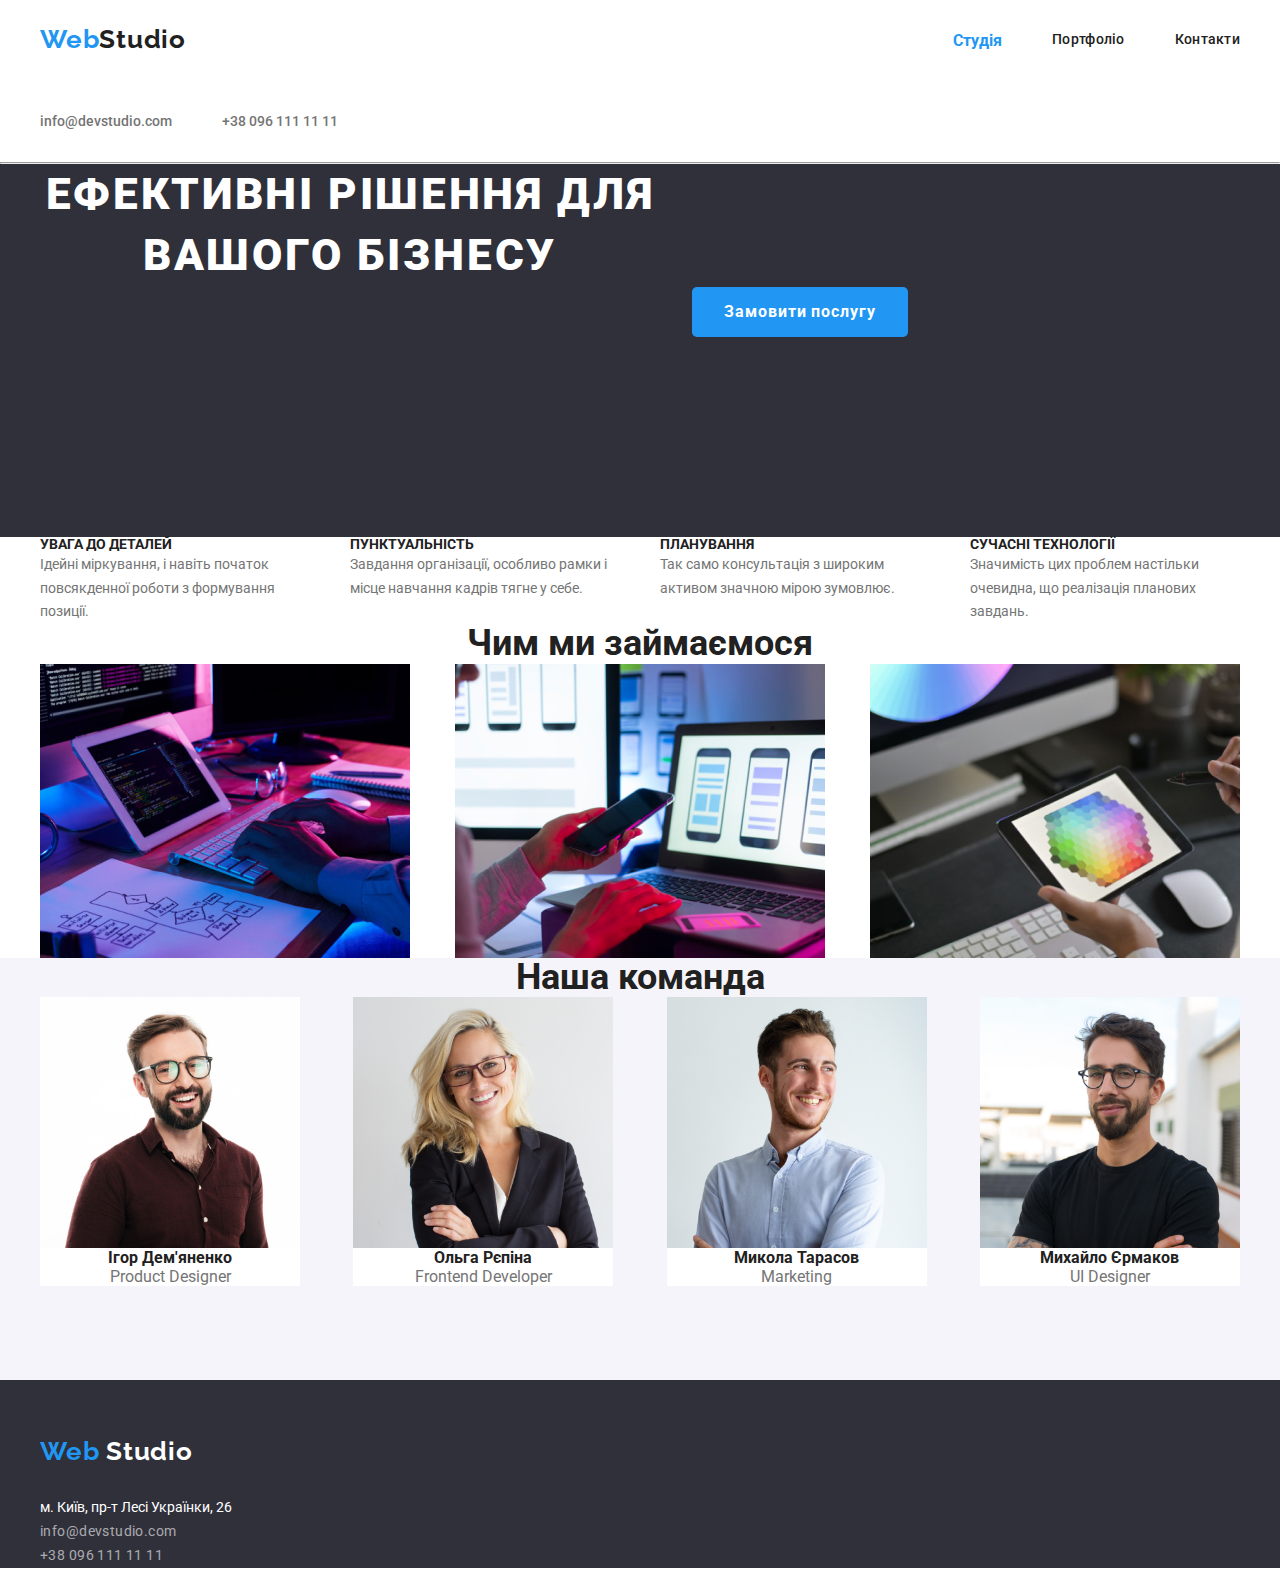
==== index.html @ 2f4b13bf "зміни" ====
<!DOCTYPE html>
<html lang="en">
  <head>
    <meta charset="UTF-8" />
    <meta http-equiv="X-UA-Compatible" content="IE=edge" />
    <meta name="viewport" content="width=device-width, initial-scale=1.0" />
    <link
      rel="stylesheet"
      href="https://cdn.jsdelivr.net/npm/modern-normalize@1.1.0/modern-normalize.min.css"
    />
    <link href="css/styles.css" rel="stylesheet" />
    <link href="https://fonts.googleapis.com" rel="preconnect" />
    <link href="https://fonts.gstatic.com" rel="preconnect" crossorigin />
    <link
      href="https://fonts.googleapis.com/css2?family=Raleway:wght@700&family=Roboto:wght@400;500;700;900&display=swap"
      rel="stylesheet"
    />
    <title>studio</title>
  </head>

  <body>
    <!--Шапка навігації-->
    <div class="container"></div>
    <header>
      <div class="container">
        <nav class="main-nav">
          <a class="logo" href="./">
            <span class="logo-text">Web</span>Studio</a
          >
          <ul class="head-list">
            <li class="nav-items">
              <a href="" class="link-site-active">Студія</a>
            </li>
            <li class="nav-items">
              <a href="./potfolio.html" class="link-site">Портфоліо</a>
            </li>
            <li class="nav-items"><a href="" class="link-site">Контакти</a></li>
          </ul>
        </nav>

        <ul class="tell-list">
          <li class="nav-items">
            <a href="mailto:info@devstudio.com" class="link-contact"
              >info@devstudio.com</a
            >
          </li>
          <li class="nav-items">
            <a href="tell:+380961111111" class="link-contact"
              >+38 096 111 11 11</a
            >
          </li>
        </ul>
      </div>
      <hr />
    </header>

    <!--Головний блок-->
    <main>
      <div class="main-container">
        <section class="main-section">
          <h1 class="main-title">Ефективні рішення для вашого бізнесу</h1>
          <button class="button-main" type="button">Замовити послугу</button>
        </section>
      </div>
      <!--Переваги-->
      <div class="container">
        <section>
          <ul class="advantage-list">
            <li class="advantage-items">
              <h3 class="advantage">УВАГА ДО ДЕТАЛЕЙ</h3>
              <p class="advantage-text">
                Ідейні міркування, і навіть початок повсякденної роботи з
                формування позиції.
              </p>
            </li>
            <li class="advantage-items">
              <h3 class="advantage">ПУНКТУАЛЬНІСТЬ</h3>
              <p class="advantage-text">
                Завдання організації, особливо рамки і місце навчання кадрів
                тягне у себе.
              </p>
            </li>
            <li class="advantage-items">
              <h3 class="advantage">ПЛАНУВАННЯ</h3>
              <p class="advantage-text">
                Так само консультація з широким активом значною мірою зумовлює.
              </p>
            </li>
            <li class="advantage-items">
              <h3 class="advantage">СУЧАСНІ ТЕХНОЛОГІЇ</h3>
              <p class="advantage-text">
                Значимість цих проблем настільки очевидна, що реалізація
                планових завдань.
              </p>
            </li>
          </ul>
        </section>
      </div>

      <!--Чим ми займаємося-->
      <div class="container">
        <section class="work-section">
          <h2 class="work-title">Чим ми займаємося</h2>
          <ul class="work-list">
            <li class="work-items">
              <img
                src="imeges/img.jpg"
                alt="Руки печатают на клавіатурі"
                width="370"
              />
            </li>
            <li class="work-items">
              <img
                src="imeges/img(1).jpg"
                alt="Руки печатают на планшету"
                width="370"
              />
            </li>
            <li class="work-items">
              <img
                src="imeges/img(2).jpg"
                alt="Руки печатают на планшеті"
                width="370"
              />
            </li>
          </ul>
        </section>
      </div>

      <!--Наша команда-->

      <section class="team-section">
        <div class="container">
          <h2 class="team-title">Наша команда</h2>
          <ul class="team-list">
            <li class="work-card">
              <div class="work-container">
                <img
                  src="imeges/img(3).jpg"
                  alt="Ігор Дем'яненко"
                  width="260"
                />
                <h3 class="name">Ігор Дем'яненко</h3>
                <p class="name-work">Product Designer</p>
              </div>
            </li>
            <li class="work-card">
              <div class="work-container">
                <img src="imeges/img(4).jpg" alt="Ольга Рєпіна" width="260" />
                <h3 class="name">Ольга Рєпіна</h3>
                <p class="name-work">Frontend Developer</p>
              </div>
            </li>
            <li class="work-card">
              <div class="work-container">
                <img src="imeges/img(5).jpg" alt="Микола Тарасов" width="260" />
                <h3 class="name">Микола Тарасов</h3>
                <p class="name-work">Marketing</p>
              </div>
            </li>
            <li class="work-card">
              <div class="work-container">
                <img
                  src="imeges/img(6).jpg"
                  alt="Михайло Єрмаков"
                  width="260"
                />
                <h3 class="name">Михайло Єрмаков</h3>
                <p class="name-work">UI Designer</p>
              </div>
            </li>
          </ul>
        </div>
      </section>
    </main>
    <!--Футер-->
    <footer>
      <div class="container">
        <a href="./" class="logo-footer"
          ><span class="logo-text">Web</span> Studio</a
        >
        <address class="adress-footer">
          <a href="#" class="adress-title">м. Київ, пр-т Лесі Українки, 26</a>
          <ul class="footer-adress-list">
            <li>
              <a href="mailto:info@devstudio.com" class="foter-link-contact"
                >info@devstudio.com</a
              >
            </li>
            <li>
              <a href="tell:+380961111111" class="foter-link-contact"
                >+38 096 111 11 11</a
              >
            </li>
          </ul>
        </address>
      </div>
    </footer>
  </body>
</html>
---- css/styles.css ----
:root{
    --primary-text-colour:#757575;
    --secondary-text-colour: #212121;
    --button-background-colour:#2196F3 ;
    --secondary-button-colour: #FFFFFF;

}

body {
    background-color: white;
    font-family: 'Roboto', sans-serif;
    color:var(--primary-text-colour);
    font-style: normal
}


ul{
list-style: none;
}

a{
    text-decoration: none;
}

.head-list,
.advantage-list,
.work-list,
.team-list,
.tell-list,
.footer-adress-list,
.portfolio-nav,
.portfolio-example{
    padding: 0;
    margin: 0;
}

h1,
h2,
h3,
h4,
h5,
p,
ul{
    margin-top: 0;
    margin-bottom: 0;
}

button{
    margin-top: 0;
    margin-bottom: 0;
}

img{
    display: block;
}

/*Хедер*/

hr{
    color: #ECECEC;
    margin: 0;
}

.container{
    margin-left: auto;
    margin-right: auto;
    outline: 2px solid transparent;
    width: 1230px;
    padding-left: 15px;
    padding-right: 15px;

}

.main-nav{
    display: flex;
    
}

.head-list,
.tell-list{
    display: flex;
    margin-left: auto;
}

.link-site,
.link-site-active,
.link-contact{
    display: block;
    padding-top: 32px;
    padding-bottom: 32px;
}

.nav-items:not(:last-child){
    margin-right: 50px;
}

.logo-text{
    color:var(--button-background-colour) ;
}

.logo{
    padding-top: 24px;
    padding-bottom: 24px;
    color: var(--secondary-text-colour);
    font-family: Raleway, sans-serif;
    font-style: normal;
    font-weight: 700;
    font-size: 26px;
    line-height: 1.2;
    letter-spacing: 0.03em;

}
.logo:hover,
.logo:focus{
    cursor: pointer;
    color: var(--button-background-colour);
}

.link-site{
    font-weight: 500;
    letter-spacing: 0.02em;
    color: var(--secondary-text-colour);
    font-weight: 500;
    font-size: 14px;
    line-height: 1.1;
    letter-spacing: 0.02em;
}



nav a.link-site-active {
    font-weight: bold;
    color: var(--button-background-colour);
}

.link-site:hover,
.link-site:focus{
    color: var(--button-background-colour);
}

.link-contact{
    font-size: 14px;
    line-height: 1.1;
    font-weight: 500;
    color: var(--primary-text-colour);
}

.link-contact:hover,
.link-contact:focus{
    
    color: var(--button-background-colour);
}

/*Головний блок*/
.main-container{
    width: 1600px;
    margin-left: auto;
    margin-right: auto;
    
}

.main-section{
    background-color: #2F303A;
    text-align: center;
    justify-content: center;
    width: 1600px;
}


.main-title{
    max-width: 700px;
    font-family: 'Roboto';
    
    font-weight: 900;
    font-size: 44px;
    line-height: 1.4;
    letter-spacing: 0.06em;
    text-align: center;
    text-transform: uppercase;
    color: var(--secondary-button-colour);
}

.button-portfolio{
    font-family: inherit;
    background-color: var(--button-colour);
    cursor:pointer;
    border-radius: 5px;
}

.button-main{
    padding-left: 32px;
    padding-right: 32px;
    padding-top: 10px;
    padding-bottom: 10px;

    font-family: 'Roboto';
    margin-bottom: 200px;
    font-weight: 700;
    font-size: 16px;
    line-height: 1.9;
    align-items: center;
    text-align: center;
    border: none;
    letter-spacing: 0.06em;
    background-color: var(--button-background-colour);
    cursor: pointer;
    border-radius: 5px ;
    color:var(--secondary-button-colour);
}

/*Переваги*/

.advantage{
    
    color: var(--secondary-text-colour);
    font-weight: 700;
    font-size: 14px;
    line-height: 1.1;
    text-transform: uppercase;
    
}

.advantage-text{
    width: 270px;
    font-size: 14px;
    line-height: 1.7;
    color: var(--primary-text-colour);
}

.advantage-items{
    width: 270px;
}

.advantage-list{
    display: flex;
    justify-content:space-between ;
}



/*Чим ми займаємося*/


.work-title{
    text-align: center;
    
    font-weight: 700;
    font-size: 36px;
    line-height: 1.1;
    color: var(--secondary-text-colour);
}

.work-list{
    display: flex;
    justify-content: space-between;
}


/*Наша команда*/



.work-container{
    background-color:#FFFFFF;
    margin-bottom: 94px;
    
}

.team-section{
    background-color: #F5F4FA;
    text-align: center;
    
}

.team-title{
   
    font-weight: 700;
    font-size: 36px;
    line-height: 1.1;
    color: var(--secondary-text-colour);
}
.name{
   
    font-size: 16px;
    line-height: 1.2;
    color: var(--secondary-text-colour);
}
.name-work{
    
    font-size: 16px;
    line-height: 1.2;
    color: var(--primary-text-colour);
}

.team-list{
    display: flex;
    justify-content: space-between;
}

/*Футер*/

.logo-footer{
    margin-bottom: 9px;
    display: block;
    padding-top: 56px;
    padding-bottom: 20px;
    font-family: Raleway, sans-serif;
    color: var(--secondary-button-colour);
    font-weight: 700;
    font-size: 26px;
    line-height: 1.2;
    letter-spacing: 0.03em;
}

.adress-footer{
    margin-bottom: 9px;
}

footer{
    background-color: #2F303A;
}

.adress-title{
    font-style: normal;
    font-family: Roboto;
    font-size: 14px;
    line-height:1.7;
    color: var(--secondary-button-colour);

}
.adress-title:hover,
.adress-title:focus{
    color: var(--button-background-colour);
}

.logo-footer:hover,
.logo-footer:focus{
    cursor: pointer;
    color: var(--button-background-colour);
}

.foter-link-contact{
    font-style: normal;
    font-size: 14px;
    line-height: 1.7;
    letter-spacing: 0.03em;
    color: rgba(255, 255, 255, 0.6);
}

.foter-link-contact:hover,
.foter-link-contact:focus{
    color: #2196F3;
}


/* Портфоліо*/
.portfolio-main{
    background-color: #FFFFFF;
}

.portfolio-nav{
    display: flex;
    justify-content: center;
}


.portfolio-list:not(:last-child){
    margin-right: 8px;
}

.button-portfolio{
    padding-left: 22px;
    padding-right: 22px;
    padding-top: 6px;
    padding-bottom: 6px;
    border: none;
    background-color: #F5F4FA;
    font-family: inherit;
    font-weight: 500;
    font-size: 16px;
    line-height: 1.6;
    text-align: center;
    letter-spacing: 0.03em;
}

.button-portfolio:hover{
    background-color: var(--button-background-colour);
    color: var(--secondary-button-colour);  
}

.button-portfolio:focus{
    background-color: var(--button-background-colour);
    color: var(--secondary-button-colour);
}



.projekt-portfolio{
   
    font-size: 18px;
    line-height: 2;
    letter-spacing: 0.06em;
    color: var(--secondary-text-colour);
}

.projekt-type{
   
    font-size: 16px;
    line-height: 1.9;
    letter-spacing: 0.03em;
    color: var(--primary-text-colour);
}


/*пробы*/


.portfolio-example{
   
    display: flex;
    flex-wrap: wrap;
}


.portfolio-card{
   
    background-color: #FFFFFF;
}

.portfolio-card:nth-child(3n){
    margin-right: 0;
}
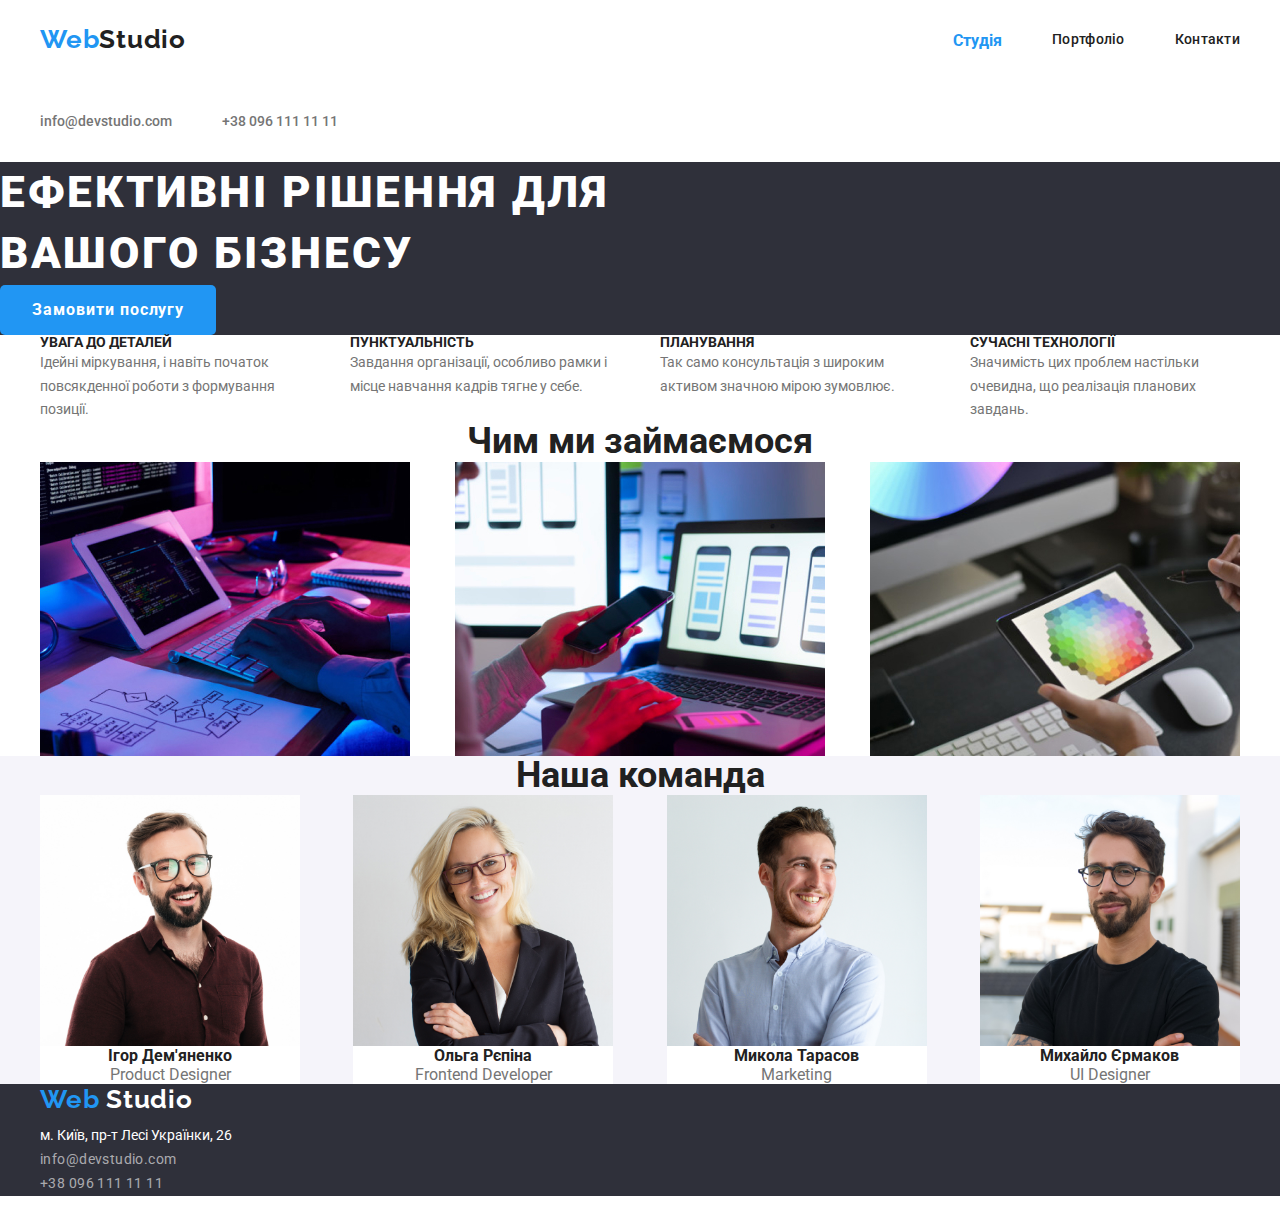
==== commit 9efaf107: "1" ====
--- a/index.html
+++ b/index.html
@@ -20,7 +20,6 @@
 
   <body>
     <!--Шапка навігації-->
-    <div class="container"></div>
     <header>
       <div class="container">
         <nav class="main-nav">
@@ -51,7 +50,6 @@
           </li>
         </ul>
       </div>
-      <hr />
     </header>
 
     <!--Головний блок-->
@@ -63,8 +61,9 @@
         </section>
       </div>
       <!--Переваги-->
-      <div class="container">
+      
         <section>
+          <div class="container">
           <ul class="advantage-list">
             <li class="advantage-items">
               <h3 class="advantage">УВАГА ДО ДЕТАЛЕЙ</h3>
@@ -94,12 +93,14 @@
               </p>
             </li>
           </ul>
+          </div>
         </section>
       </div>
 
       <!--Чим ми займаємося-->
-      <div class="container">
+      
         <section class="work-section">
+          <div class="container">
           <h2 class="work-title">Чим ми займаємося</h2>
           <ul class="work-list">
             <li class="work-items">
@@ -124,8 +125,9 @@
               />
             </li>
           </ul>
+        </div>
         </section>
-      </div>
+      
 
       <!--Наша команда-->
 
--- a/css/styles.css
+++ b/css/styles.css
@@ -56,10 +56,7 @@
 
 /*Хедер*/
 
-hr{
-    color: #ECECEC;
-    margin: 0;
-}
+
 
 .container{
     margin-left: auto;
@@ -161,13 +158,13 @@
 
 .main-section{
     background-color: #2F303A;
-    text-align: center;
     justify-content: center;
     width: 1600px;
 }
 
 
 .main-title{
+    
     max-width: 700px;
     font-family: 'Roboto';
     
@@ -175,7 +172,7 @@
     font-size: 44px;
     line-height: 1.4;
     letter-spacing: 0.06em;
-    text-align: center;
+    
     text-transform: uppercase;
     color: var(--secondary-button-colour);
 }
@@ -194,7 +191,6 @@
     padding-bottom: 10px;
 
     font-family: 'Roboto';
-    margin-bottom: 200px;
     font-weight: 700;
     font-size: 16px;
     line-height: 1.9;
@@ -262,7 +258,6 @@
 
 .work-container{
     background-color:#FFFFFF;
-    margin-bottom: 94px;
     
 }
 
@@ -302,8 +297,6 @@
 .logo-footer{
     margin-bottom: 9px;
     display: block;
-    padding-top: 56px;
-    padding-bottom: 20px;
     font-family: Raleway, sans-serif;
     color: var(--secondary-button-colour);
     font-weight: 700;
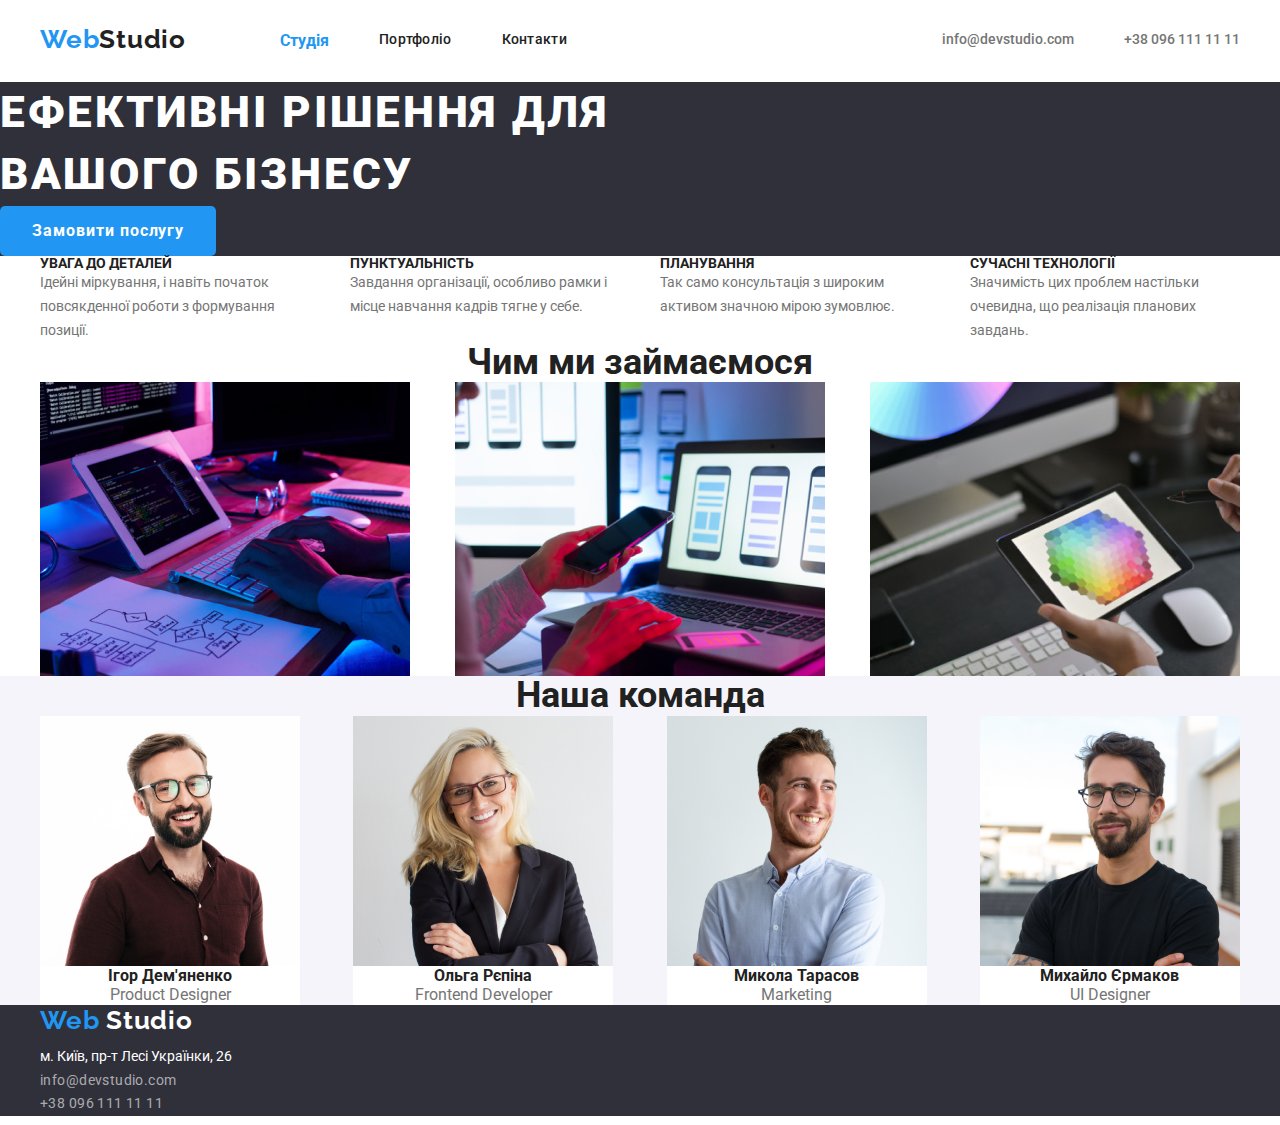
==== commit eadfc180: "2" ====
--- a/index.html
+++ b/index.html
@@ -21,7 +21,7 @@
   <body>
     <!--Шапка навігації-->
     <header>
-      <div class="container">
+      <div class="container nav-container">
         <nav class="main-nav">
           <a class="logo" href="./">
             <span class="logo-text">Web</span>Studio</a
--- a/css/styles.css
+++ b/css/styles.css
@@ -61,7 +61,6 @@
 .container{
     margin-left: auto;
     margin-right: auto;
-    outline: 2px solid transparent;
     width: 1230px;
     padding-left: 15px;
     padding-right: 15px;
@@ -70,13 +69,23 @@
 
 .main-nav{
     display: flex;
-    
 }
 
 .head-list,
 .tell-list{
     display: flex;
+}
+
+.nav-container{
+    display: flex;
+}
+
+.tell-list{
     margin-left: auto;
+}
+
+.head-list{
+    margin-left: 94px;
 }
 
 .link-site,
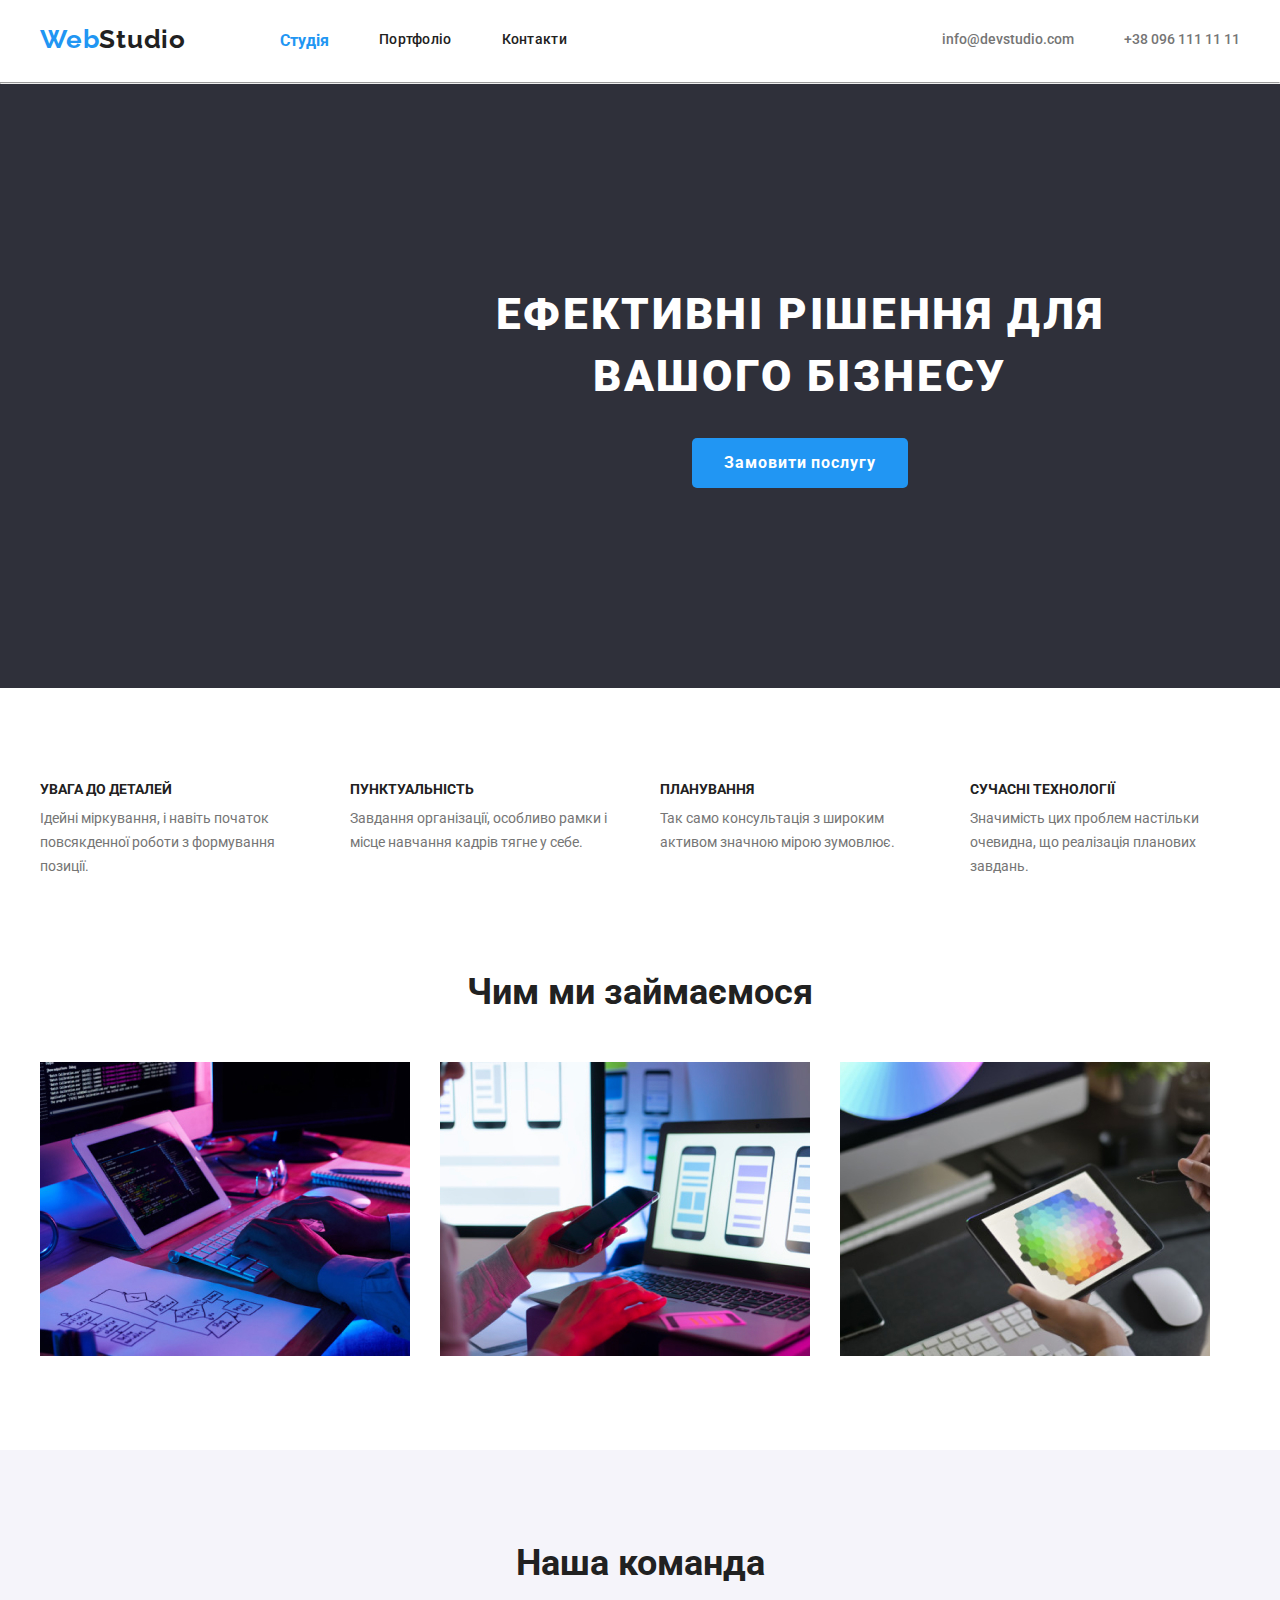
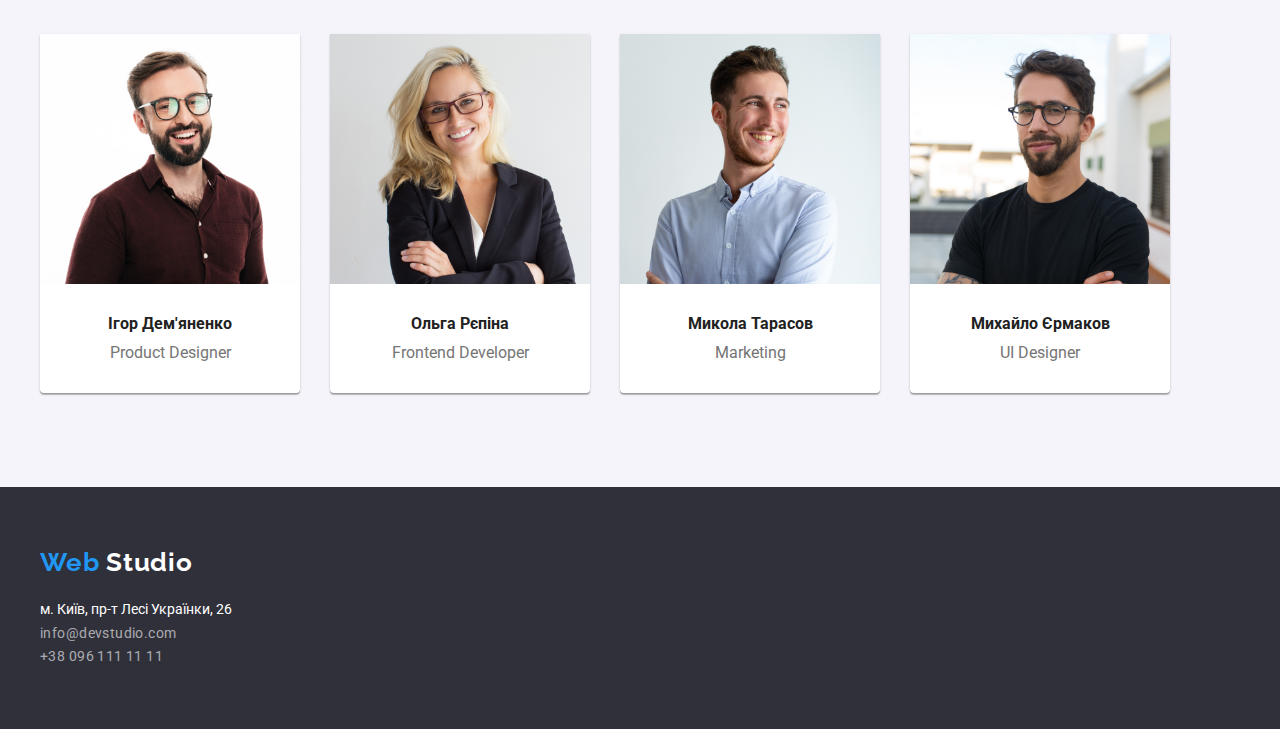
==== commit 527a4eba: "change hm" ====
--- a/index.html
+++ b/index.html
@@ -23,9 +23,8 @@
     <header>
       <div class="container nav-container">
         <nav class="main-nav">
-          <a class="logo" href="./">
-            <span class="logo-text">Web</span>Studio</a
-          >
+          <h2 class="logo"><span class="logo-text">Web</span>Studio</h2>
+            
           <ul class="head-list">
             <li class="nav-items">
               <a href="" class="link-site-active">Студія</a>
@@ -53,6 +52,7 @@
     </header>
 
     <!--Головний блок-->
+    <hr/>
     <main>
       <div class="main-container">
         <section class="main-section">
@@ -62,7 +62,7 @@
       </div>
       <!--Переваги-->
       
-        <section>
+        <section class="advantage-section">
           <div class="container">
           <ul class="advantage-list">
             <li class="advantage-items">
@@ -148,14 +148,22 @@
             </li>
             <li class="work-card">
               <div class="work-container">
-                <img src="imeges/img(4).jpg" alt="Ольга Рєпіна" width="260" />
+                <img 
+                 src="imeges/img(4).jpg" 
+                 alt="Ольга Рєпіна"
+                 width="260" 
+                />
                 <h3 class="name">Ольга Рєпіна</h3>
                 <p class="name-work">Frontend Developer</p>
               </div>
             </li>
             <li class="work-card">
               <div class="work-container">
-                <img src="imeges/img(5).jpg" alt="Микола Тарасов" width="260" />
+                <img 
+                 src="imeges/img(5).jpg" 
+                 alt="Микола Тарасов" 
+                 width="260"
+                 />
                 <h3 class="name">Микола Тарасов</h3>
                 <p class="name-work">Marketing</p>
               </div>
@@ -165,8 +173,7 @@
                 <img
                   src="imeges/img(6).jpg"
                   alt="Михайло Єрмаков"
-                  width="260"
-                />
+                  width="260"/>
                 <h3 class="name">Михайло Єрмаков</h3>
                 <p class="name-work">UI Designer</p>
               </div>
@@ -176,11 +183,10 @@
       </section>
     </main>
     <!--Футер-->
-    <footer>
+    <footer class="footer">
       <div class="container">
-        <a href="./" class="logo-footer"
-          ><span class="logo-text">Web</span> Studio</a
-        >
+        <h2 class="logo-footer"><span class="logo-text">Web</span> Studio</h2>
+        
         <address class="adress-footer">
           <a href="#" class="adress-title">м. Київ, пр-т Лесі Українки, 26</a>
           <ul class="footer-adress-list">
--- a/css/styles.css
+++ b/css/styles.css
@@ -54,6 +54,11 @@
     display: block;
 }
 
+hr{
+    margin-top: 0;
+    margin-bottom: 0;
+}
+
 /*Хедер*/
 
 
@@ -116,11 +121,7 @@
     letter-spacing: 0.03em;
 
 }
-.logo:hover,
-.logo:focus{
-    cursor: pointer;
-    color: var(--button-background-colour);
-}
+
 
 .link-site{
     font-weight: 500;
@@ -162,49 +163,56 @@
     width: 1600px;
     margin-left: auto;
     margin-right: auto;
-    
+    text-align: center;
+
 }
 
 .main-section{
     background-color: #2F303A;
-    justify-content: center;
-    width: 1600px;
+    align-items: center;
+    max-width: 1600px;
+    
+
 }
 
 
 .main-title{
     
+    padding-top: 200px;
+    
+    margin-bottom: 30px;
+
+
     max-width: 700px;
+   
+
+    margin-left: auto;
+    margin-right: auto;
+
     font-family: 'Roboto';
-    
     font-weight: 900;
     font-size: 44px;
     line-height: 1.4;
     letter-spacing: 0.06em;
-    
     text-transform: uppercase;
     color: var(--secondary-button-colour);
 }
 
-.button-portfolio{
-    font-family: inherit;
-    background-color: var(--button-colour);
-    cursor:pointer;
-    border-radius: 5px;
-}
+
 
 .button-main{
+    
     padding-left: 32px;
     padding-right: 32px;
     padding-top: 10px;
     padding-bottom: 10px;
 
+    margin-bottom: 200px;
+
     font-family: 'Roboto';
     font-weight: 700;
     font-size: 16px;
     line-height: 1.9;
-    align-items: center;
-    text-align: center;
     border: none;
     letter-spacing: 0.06em;
     background-color: var(--button-background-colour);
@@ -213,9 +221,25 @@
     color:var(--secondary-button-colour);
 }
 
+
+.button-main:hover,
+.button-main:focus{
+    background: #188CE8;
+    box-shadow: 0px 4px 4px rgba(0, 0, 0, 0.15);
+    border-radius: 4px;
+}
+
 /*Переваги*/
 
+.advantage-section{
+    background-color: #FFFFFF;
+    padding-top: 94px;
+    padding-bottom: 47px;
+}
+
 .advantage{
+
+    margin-bottom: 10px;
     
     color: var(--secondary-text-colour);
     font-weight: 700;
@@ -246,7 +270,16 @@
 /*Чим ми займаємося*/
 
 
+.work-section{
+    padding-top: 47px;
+    padding-bottom: 94px;
+    background-color: #FFFFFF;
+}
+
+
 .work-title{
+    margin-bottom: 50px;
+
     text-align: center;
     
     font-weight: 700;
@@ -256,8 +289,15 @@
 }
 
 .work-list{
-    display: flex;
-    justify-content: space-between;
+    
+
+    display: flex;
+    gap: 30px;
+
+}
+
+.work-section{
+    background-color: #FFFFFF;
 }
 
 
@@ -266,31 +306,42 @@
 
 
 .work-container{
+
+    border-radius: 0px 0px 4px 4px;
+
+    box-shadow: 0px 1px 3px rgba(0, 0, 0, 0.12), 0px 1px 1px rgba(0, 0, 0, 0.14), 0px 2px 1px rgba(0, 0, 0, 0.2);
     background-color:#FFFFFF;
+    padding-bottom: 30px;
     
 }
 
 .team-section{
+    padding-top: 94px;
+    padding-bottom: 94px;
+    background-color: burlywood;
+    text-align: center;
     background-color: #F5F4FA;
-    text-align: center;
     
 }
 
 .team-title{
-   
+    margin-bottom: 50px;
+    
     font-weight: 700;
     font-size: 36px;
     line-height: 1.1;
     color: var(--secondary-text-colour);
 }
 .name{
-   
+    margin-top: 30px;
+
     font-size: 16px;
     line-height: 1.2;
     color: var(--secondary-text-colour);
 }
 .name-work{
-    
+    margin-top: 10px;
+
     font-size: 16px;
     line-height: 1.2;
     color: var(--primary-text-colour);
@@ -298,13 +349,21 @@
 
 .team-list{
     display: flex;
-    justify-content: space-between;
+    gap: 30px;
 }
 
 /*Футер*/
 
+.footer {
+    padding-top: 60px;
+    padding-bottom: 60px;
+
+    background-color: #2F303A;
+}
+
 .logo-footer{
-    margin-bottom: 9px;
+    margin-bottom: 20px;
+    
     display: block;
     font-family: Raleway, sans-serif;
     color: var(--secondary-button-colour);
@@ -314,15 +373,9 @@
     letter-spacing: 0.03em;
 }
 
-.adress-footer{
-    margin-bottom: 9px;
-}
-
-footer{
-    background-color: #2F303A;
-}
 
 .adress-title{
+    
     font-style: normal;
     font-family: Roboto;
     font-size: 14px;
@@ -335,11 +388,6 @@
     color: var(--button-background-colour);
 }
 
-.logo-footer:hover,
-.logo-footer:focus{
-    cursor: pointer;
-    color: var(--button-background-colour);
-}
 
 .foter-link-contact{
     font-style: normal;
@@ -356,11 +404,17 @@
 
 
 /* Портфоліо*/
-.portfolio-main{
+
+.portfolio-section{
+    padding-top: 100px;
+    padding-bottom: 94px;
     background-color: #FFFFFF;
 }
 
+
 .portfolio-nav{
+margin-bottom: 50px;
+
     display: flex;
     justify-content: center;
 }
@@ -369,6 +423,7 @@
 .portfolio-list:not(:last-child){
     margin-right: 8px;
 }
+
 
 .button-portfolio{
     padding-left: 22px;
@@ -379,9 +434,11 @@
     background-color: #F5F4FA;
     font-family: inherit;
     font-weight: 500;
+    border-radius: 5px;
     font-size: 16px;
     line-height: 1.6;
     text-align: center;
+    cursor: pointer;
     letter-spacing: 0.03em;
 }
 
@@ -398,6 +455,9 @@
 
 
 .projekt-portfolio{
+
+    margin-top: 20px;
+    margin-left: 24px;
    
     font-size: 18px;
     line-height: 2;
@@ -406,6 +466,11 @@
 }
 
 .projekt-type{
+
+    margin-top: 4px;
+    margin-left: 24px;
+
+    padding-bottom: 20px;
    
     font-size: 16px;
     line-height: 1.9;
@@ -418,17 +483,23 @@
 
 
 .portfolio-example{
-   
+    
+    gap: 30px;
     display: flex;
     flex-wrap: wrap;
 }
 
 
 .portfolio-card{
-   
-    background-color: #FFFFFF;
-}
-
-.portfolio-card:nth-child(3n){
+    border: 1px solid #EEEEEE;
+    background-color:#FFFFFF;
+}
+
+.portfolio-card:hover,
+.portfolio-card:focus{
+    box-shadow: 0px 1px 1px rgba(0, 0, 0, 0.12), 0px 4px 4px rgba(0, 0, 0, 0.06), 1px 4px 6px rgba(0, 0, 0, 0.16);
+}
+
+.portfolio-card:nth-child(3n) {
     margin-right: 0;
 }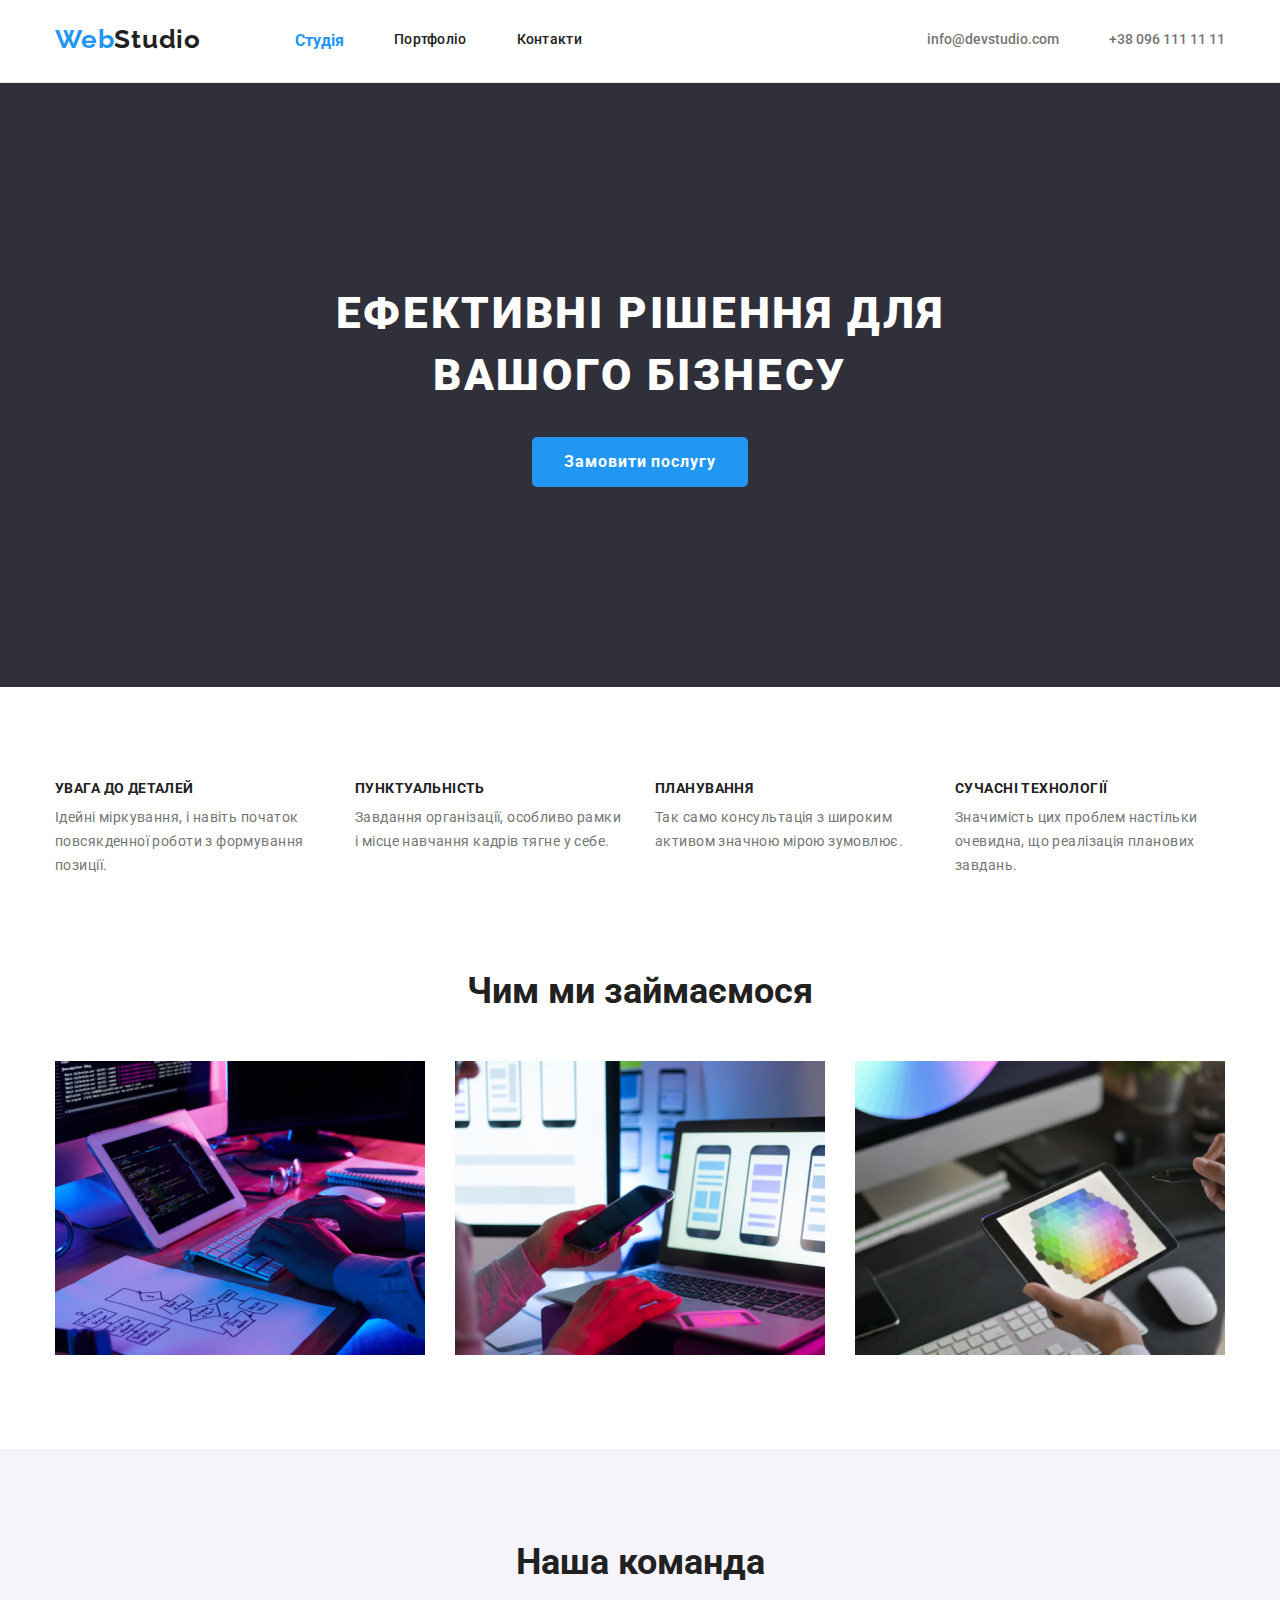
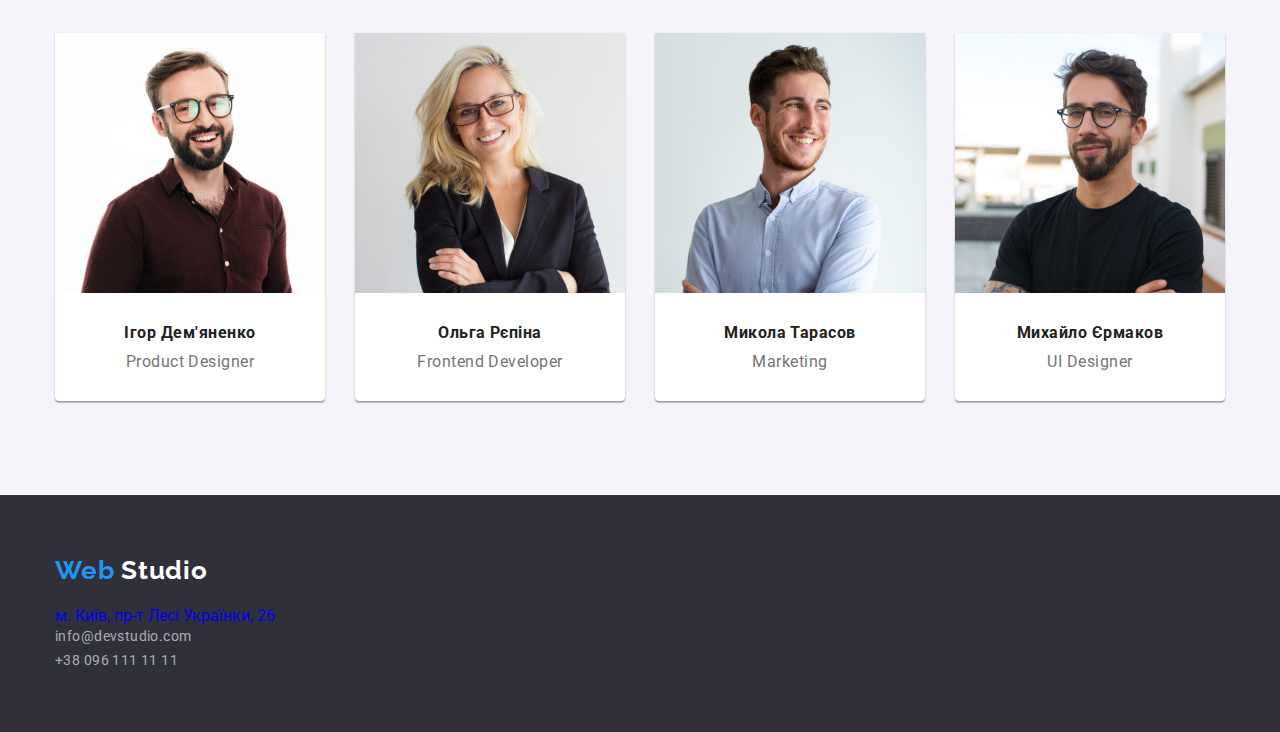
==== commit 24071a2b: "змінив" ====
--- a/index.html
+++ b/index.html
@@ -1,5 +1,5 @@
 <!DOCTYPE html>
-<html lang="en">
+<html lang="uk">
   <head>
     <meta charset="UTF-8" />
     <meta http-equiv="X-UA-Compatible" content="IE=edge" />
@@ -20,19 +20,19 @@
 
   <body>
     <!--Шапка навігації-->
-    <header>
+    <header class="header">
       <div class="container nav-container">
         <nav class="main-nav">
-          <h2 class="logo"><span class="logo-text">Web</span>Studio</h2>
-            
+          <a class="logo" href="./"><span class="logo-text">Web</span>Studio</a>
+          
           <ul class="head-list">
             <li class="nav-items">
-              <a href="" class="link-site-active">Студія</a>
+              <a href="#" class="link-site-active">Студія</a>
             </li>
             <li class="nav-items">
               <a href="./potfolio.html" class="link-site">Портфоліо</a>
             </li>
-            <li class="nav-items"><a href="" class="link-site">Контакти</a></li>
+            <li class="nav-items"><a href="#" class="link-site">Контакти</a></li>
           </ul>
         </nav>
 
@@ -52,17 +52,18 @@
     </header>
 
     <!--Головний блок-->
-    <hr/>
     <main>
-      <div class="main-container">
         <section class="main-section">
-          <h1 class="main-title">Ефективні рішення для вашого бізнесу</h1>
-          <button class="button-main" type="button">Замовити послугу</button>
+          <div class="main-conteiner">
+            <h1 class="main-title">Ефективні рішення для вашого бізнесу</h1>
+            <button class="button-main" type="button">Замовити послугу</button>
+          </div> 
         </section>
-      </div>
+      
       <!--Переваги-->
       
         <section class="advantage-section">
+          <h2 class="visually-hidden">Наші Переваги</h2>
           <div class="container">
           <ul class="advantage-list">
             <li class="advantage-items">
@@ -136,47 +137,44 @@
           <h2 class="team-title">Наша команда</h2>
           <ul class="team-list">
             <li class="work-card">
-              <div class="work-container">
                 <img
                   src="imeges/img(3).jpg"
                   alt="Ігор Дем'яненко"
-                  width="260"
+                  width="270"
                 />
-                <h3 class="name">Ігор Дем'яненко</h3>
-                <p class="name-work">Product Designer</p>
-              </div>
-            </li>
-            <li class="work-card">
-              <div class="work-container">
+                <div class="name-container">
+                  <h3 class="name">Ігор Дем'яненко</h3>
+                  <p class="name-work" lang="en">Product Designer</p>
+            </li>
+            <li class="work-card">
                 <img 
                  src="imeges/img(4).jpg" 
                  alt="Ольга Рєпіна"
-                 width="260" 
+                 width="270" 
                 />
-                <h3 class="name">Ольга Рєпіна</h3>
-                <p class="name-work">Frontend Developer</p>
-              </div>
-            </li>
-            <li class="work-card">
-              <div class="work-container">
+                <div class="name-container">
+                  <h3 class="name">Ольга Рєпіна</h3>
+                  <p class="name-work" lang="en">Frontend Developer</p>
+            </li>
+            <li class="work-card">
                 <img 
                  src="imeges/img(5).jpg" 
                  alt="Микола Тарасов" 
-                 width="260"
+                 width="270"
                  />
-                <h3 class="name">Микола Тарасов</h3>
-                <p class="name-work">Marketing</p>
-              </div>
-            </li>
-            <li class="work-card">
-              <div class="work-container">
+                 <div class="name-container">
+                  <h3 class="name">Микола Тарасов</h3>
+                  <p class="name-work" lang="en">Marketing</p> 
+            </li>
+            <li class="work-card">
                 <img
                   src="imeges/img(6).jpg"
                   alt="Михайло Єрмаков"
-                  width="260"/>
-                <h3 class="name">Михайло Єрмаков</h3>
-                <p class="name-work">UI Designer</p>
-              </div>
+                  width="270"
+                  />
+                <div class="name-container">
+                  <h3 class="name">Михайло Єрмаков</h3>
+                  <p class="name-work" lang="en">UI Designer</p>  
             </li>
           </ul>
         </div>
@@ -187,8 +185,8 @@
       <div class="container">
         <h2 class="logo-footer"><span class="logo-text">Web</span> Studio</h2>
         
-        <address class="adress-footer">
-          <a href="#" class="adress-title">м. Київ, пр-т Лесі Українки, 26</a>
+        <address class="address-footer">
+          <a href="https://www.google.com.ua/maps/place/%D0%B1%D1%83%D0%BB%D1%8C%D0%B2%D0%B0%D1%80+%D0%9B%D0%B5%D1%81%D1%96+%D0%A3%D0%BA%D1%80%D0%B0%D1%97%D0%BD%D0%BA%D0%B8,+26,+%D0%9A%D0%B8%D1%97%D0%B2,+02000/@50.4265841,30.5358109,17z/data=!3m1!4b1!4m5!3m4!1s0x40d4cf0e033ecbe9:0x57a4dffefec77da0!8m2!3d50.4265807!4d30.5383858?hl=uk" target="_blank" class="adress-title">м. Київ, пр-т Лесі Українки, 26</a>
           <ul class="footer-adress-list">
             <li>
               <a href="mailto:info@devstudio.com" class="foter-link-contact"
--- a/css/styles.css
+++ b/css/styles.css
@@ -10,7 +10,6 @@
     background-color: white;
     font-family: 'Roboto', sans-serif;
     color:var(--primary-text-colour);
-    font-style: normal
 }
 
 
@@ -54,10 +53,7 @@
     display: block;
 }
 
-hr{
-    margin-top: 0;
-    margin-bottom: 0;
-}
+
 
 /*Хедер*/
 
@@ -66,7 +62,7 @@
 .container{
     margin-left: auto;
     margin-right: auto;
-    width: 1230px;
+    width: 1200px;
     padding-left: 15px;
     padding-right: 15px;
 
@@ -158,36 +154,34 @@
     color: var(--button-background-colour);
 }
 
+.header{
+    border-bottom: 1px solid #ECECEC;
+}
+
 /*Головний блок*/
-.main-container{
-    width: 1600px;
+
+.main-section{
+
+    padding-top: 200px;
+    padding-bottom: 200px;
+
+    text-align: center;
+
+    background-color: #2F303A;
+    margin-left: auto;
+    margin-right: auto;
+    max-width: 1600px;
+    
+}
+
+
+.main-title{
+    margin-bottom: 30px;
+    max-width: 700px;
+
     margin-left: auto;
     margin-right: auto;
     text-align: center;
-
-}
-
-.main-section{
-    background-color: #2F303A;
-    align-items: center;
-    max-width: 1600px;
-    
-
-}
-
-
-.main-title{
-    
-    padding-top: 200px;
-    
-    margin-bottom: 30px;
-
-
-    max-width: 700px;
-   
-
-    margin-left: auto;
-    margin-right: auto;
 
     font-family: 'Roboto';
     font-weight: 900;
@@ -206,8 +200,6 @@
     padding-right: 32px;
     padding-top: 10px;
     padding-bottom: 10px;
-
-    margin-bottom: 200px;
 
     font-family: 'Roboto';
     font-weight: 700;
@@ -242,7 +234,7 @@
     margin-bottom: 10px;
     
     color: var(--secondary-text-colour);
-    font-weight: 700;
+    letter-spacing: 0.03em;
     font-size: 14px;
     line-height: 1.1;
     text-transform: uppercase;
@@ -250,10 +242,11 @@
 }
 
 .advantage-text{
-    width: 270px;
+    
     font-size: 14px;
     line-height: 1.7;
     color: var(--primary-text-colour);
+    letter-spacing: 0.03em;
 }
 
 .advantage-items{
@@ -273,6 +266,7 @@
 .work-section{
     padding-top: 47px;
     padding-bottom: 94px;
+
     background-color: #FFFFFF;
 }
 
@@ -281,70 +275,71 @@
     margin-bottom: 50px;
 
     text-align: center;
+
+    font-size: 36px;
+    line-height: 1.1;
+    color: var(--secondary-text-colour);
+}
+
+.work-list{
+    display: flex;
+    gap: 30px;
+
+}
+
+.work-section{
+    background-color: #FFFFFF;
+}
+
+/*Наша команда*/
+
+.work-card{
+
+    width: 270px;
+
+    border-radius: 0px 0px 4px 4px;
+    box-shadow: 0px 1px 3px rgba(0, 0, 0, 0.12), 0px 1px 1px rgba(0, 0, 0, 0.14), 0px 2px 1px rgba(0, 0, 0, 0.2);
+    background-color: #FFFFFF;
+}
+
+.name-container{
+
+    padding-top: 30px;
+    padding-bottom: 30px;
+    
+}
+
+.team-section{
+    padding-top: 94px;
+    padding-bottom: 94px;
+    text-align: center;
+    background-color: #F5F4FA;
+    
+}
+
+.team-title{
+    margin-bottom: 50px;
     
     font-weight: 700;
     font-size: 36px;
     line-height: 1.1;
     color: var(--secondary-text-colour);
 }
-
-.work-list{
-    
-
-    display: flex;
-    gap: 30px;
-
-}
-
-.work-section{
-    background-color: #FFFFFF;
-}
-
-
-/*Наша команда*/
-
-
-
-.work-container{
-
-    border-radius: 0px 0px 4px 4px;
-
-    box-shadow: 0px 1px 3px rgba(0, 0, 0, 0.12), 0px 1px 1px rgba(0, 0, 0, 0.14), 0px 2px 1px rgba(0, 0, 0, 0.2);
-    background-color:#FFFFFF;
-    padding-bottom: 30px;
-    
-}
-
-.team-section{
-    padding-top: 94px;
-    padding-bottom: 94px;
-    background-color: burlywood;
-    text-align: center;
-    background-color: #F5F4FA;
-    
-}
-
-.team-title{
-    margin-bottom: 50px;
-    
-    font-weight: 700;
-    font-size: 36px;
-    line-height: 1.1;
-    color: var(--secondary-text-colour);
-}
 .name{
-    margin-top: 30px;
-
+    
     font-size: 16px;
     line-height: 1.2;
     color: var(--secondary-text-colour);
+    letter-spacing: 0.03em;
 }
 .name-work{
+
     margin-top: 10px;
 
     font-size: 16px;
     line-height: 1.2;
     color: var(--primary-text-colour);
+    letter-spacing: 0.03em;
 }
 
 .team-list{
@@ -365,7 +360,7 @@
     margin-bottom: 20px;
     
     display: block;
-    font-family: Raleway, sans-serif;
+    font-family: 'Raleway', sans-serif;
     color: var(--secondary-button-colour);
     font-weight: 700;
     font-size: 26px;
@@ -373,11 +368,16 @@
     letter-spacing: 0.03em;
 }
 
-
-.adress-title{
-    
+.address-footer{
     font-style: normal;
-    font-family: Roboto;
+    font-family: 'Roboto';
+}
+
+
+.address-title{
+    
+    font-style: normal;
+    font-family: 'Roboto';
     font-size: 14px;
     line-height:1.7;
     color: var(--secondary-button-colour);
@@ -390,7 +390,6 @@
 
 
 .foter-link-contact{
-    font-style: normal;
     font-size: 14px;
     line-height: 1.7;
     letter-spacing: 0.03em;
@@ -404,6 +403,20 @@
 
 
 /* Портфоліо*/
+
+.visually-hidden {
+    position: absolute;
+    width: 1px;
+    height: 1px;
+    margin: -1px;
+    border: 0;
+    padding: 0;
+
+    white-space: nowrap;
+    clip-path: inset(100%);
+    clip: rect(0 0 0 0);
+    overflow: hidden;
+}
 
 .portfolio-section{
     padding-top: 100px;
@@ -411,19 +424,16 @@
     background-color: #FFFFFF;
 }
 
-
 .portfolio-nav{
-margin-bottom: 50px;
+    margin-bottom: 50px;
 
     display: flex;
     justify-content: center;
 }
-
 
 .portfolio-list:not(:last-child){
     margin-right: 8px;
 }
-
 
 .button-portfolio{
     padding-left: 22px;
@@ -452,13 +462,9 @@
     color: var(--secondary-button-colour);
 }
 
-
-
 .projekt-portfolio{
-
-    margin-top: 20px;
-    margin-left: 24px;
-   
+    margin-bottom: 4px;
+
     font-size: 18px;
     line-height: 2;
     letter-spacing: 0.06em;
@@ -466,11 +472,6 @@
 }
 
 .projekt-type{
-
-    margin-top: 4px;
-    margin-left: 24px;
-
-    padding-bottom: 20px;
    
     font-size: 16px;
     line-height: 1.9;
@@ -478,9 +479,15 @@
     color: var(--primary-text-colour);
 }
 
-
-/*пробы*/
-
+.project-container{
+    padding-top: 30px;
+    padding-bottom: 30px;
+    padding-left: 24px;
+
+    border-bottom: 1px solid #EEEEEE;
+    border-left: 1px solid #EEEEEE;
+    border-right: 1px solid #EEEEEE;
+}
 
 .portfolio-example{
     
@@ -489,9 +496,7 @@
     flex-wrap: wrap;
 }
 
-
 .portfolio-card{
-    border: 1px solid #EEEEEE;
     background-color:#FFFFFF;
 }
 
@@ -502,4 +507,5 @@
 
 .portfolio-card:nth-child(3n) {
     margin-right: 0;
-}+}
+
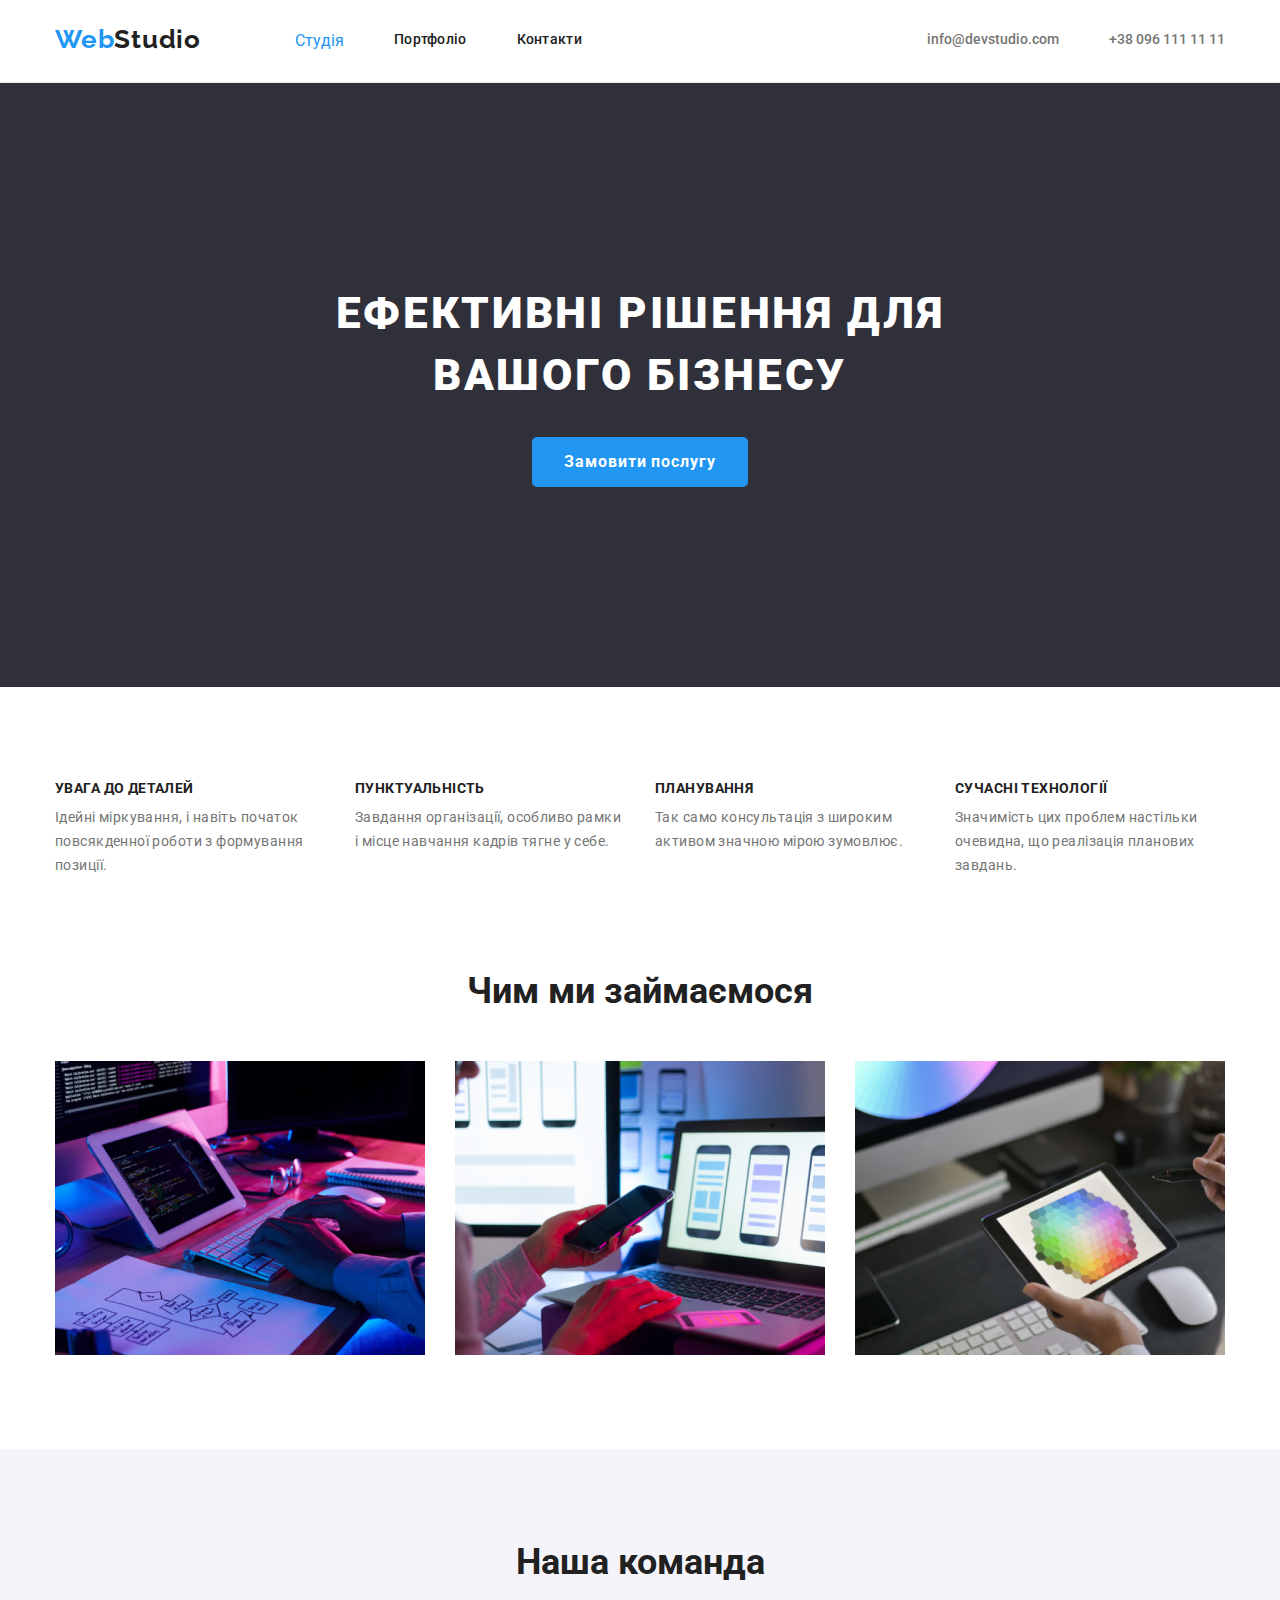
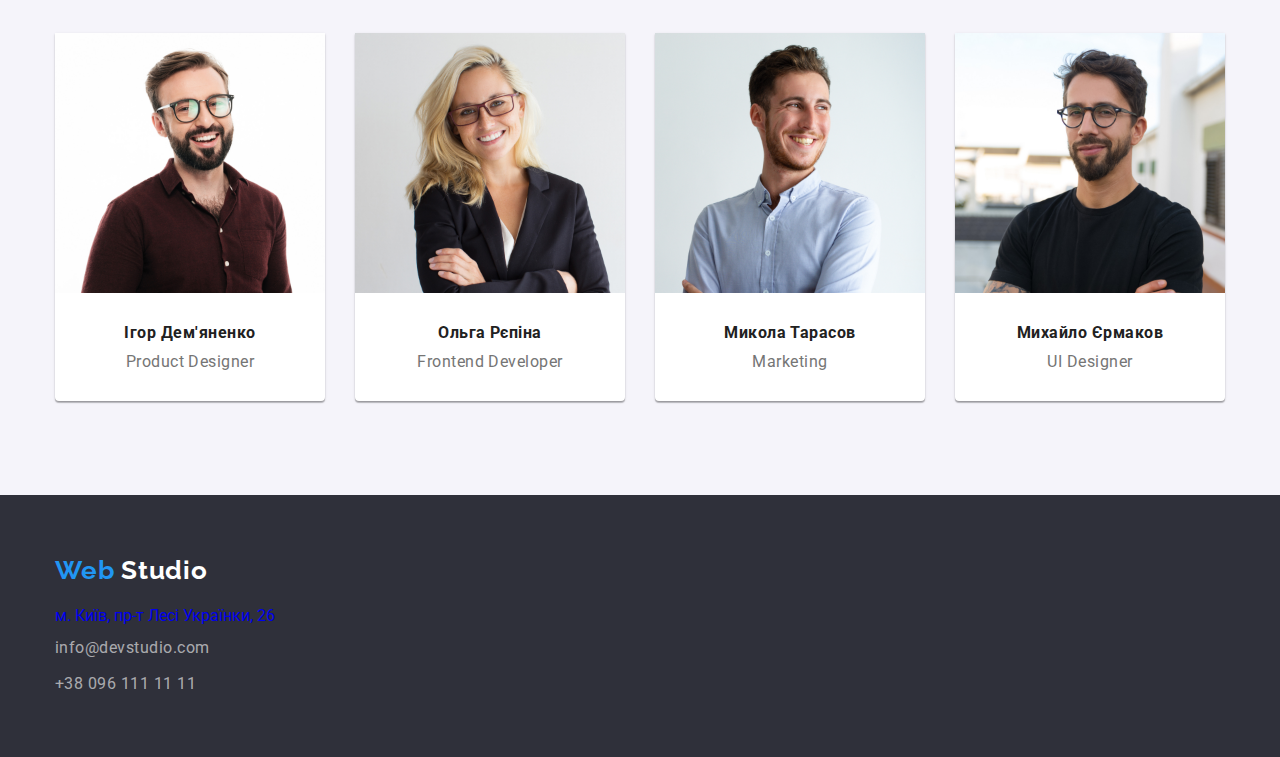
==== commit b7037e28: "змінив" ====
--- a/index.html
+++ b/index.html
@@ -185,15 +185,17 @@
       <div class="container">
         <h2 class="logo-footer"><span class="logo-text">Web</span> Studio</h2>
         
-        <address class="address-footer">
-          <a href="https://www.google.com.ua/maps/place/%D0%B1%D1%83%D0%BB%D1%8C%D0%B2%D0%B0%D1%80+%D0%9B%D0%B5%D1%81%D1%96+%D0%A3%D0%BA%D1%80%D0%B0%D1%97%D0%BD%D0%BA%D0%B8,+26,+%D0%9A%D0%B8%D1%97%D0%B2,+02000/@50.4265841,30.5358109,17z/data=!3m1!4b1!4m5!3m4!1s0x40d4cf0e033ecbe9:0x57a4dffefec77da0!8m2!3d50.4265807!4d30.5383858?hl=uk" target="_blank" class="adress-title">м. Київ, пр-т Лесі Українки, 26</a>
-          <ul class="footer-adress-list">
-            <li>
+          <ul class="footer-list">
+            <li class="footer-address">
+              <address class="address-footer">
+               <a href="https://www.google.com.ua/maps/place/%D0%B1%D1%83%D0%BB%D1%8C%D0%B2%D0%B0%D1%80+%D0%9B%D0%B5%D1%81%D1%96+%D0%A3%D0%BA%D1%80%D0%B0%D1%97%D0%BD%D0%BA%D0%B8,+26,+%D0%9A%D0%B8%D1%97%D0%B2,+02000/@50.4265841,30.5358109,17z/data=!3m1!4b1!4m5!3m4!1s0x40d4cf0e033ecbe9:0x57a4dffefec77da0!8m2!3d50.4265807!4d30.5383858?hl=uk" target="_blank" class="adress-title">м. Київ, пр-т Лесі Українки, 26</a>
+            </li>
+            <li class="footer-mail">
               <a href="mailto:info@devstudio.com" class="foter-link-contact"
                 >info@devstudio.com</a
               >
             </li>
-            <li>
+            <li class="footer-tell">
               <a href="tell:+380961111111" class="foter-link-contact"
                 >+38 096 111 11 11</a
               >
--- a/css/styles.css
+++ b/css/styles.css
@@ -26,7 +26,7 @@
 .work-list,
 .team-list,
 .tell-list,
-.footer-adress-list,
+.footer-list,
 .portfolio-nav,
 .portfolio-example{
     padding: 0;
@@ -53,11 +53,7 @@
     display: block;
 }
 
-
-
 /*Хедер*/
-
-
 
 .container{
     margin-left: auto;
@@ -123,7 +119,7 @@
     font-weight: 500;
     letter-spacing: 0.02em;
     color: var(--secondary-text-colour);
-    font-weight: 500;
+    
     font-size: 14px;
     line-height: 1.1;
     letter-spacing: 0.02em;
@@ -132,7 +128,7 @@
 
 
 nav a.link-site-active {
-    font-weight: bold;
+    
     color: var(--button-background-colour);
 }
 
@@ -201,9 +197,8 @@
     padding-top: 10px;
     padding-bottom: 10px;
 
-    font-family: 'Roboto';
     font-weight: 700;
-    font-size: 16px;
+    
     line-height: 1.9;
     border: none;
     letter-spacing: 0.06em;
@@ -255,7 +250,7 @@
 
 .advantage-list{
     display: flex;
-    justify-content:space-between ;
+    gap: 30px ;
 }
 
 
@@ -374,6 +369,7 @@
 }
 
 
+
 .address-title{
     
     font-style: normal;
@@ -388,9 +384,12 @@
     color: var(--button-background-colour);
 }
 
+.adress-title:visited{
+    color: #FFFFFF;
+}
+
 
 .foter-link-contact{
-    font-size: 14px;
     line-height: 1.7;
     letter-spacing: 0.03em;
     color: rgba(255, 255, 255, 0.6);
@@ -399,6 +398,14 @@
 .foter-link-contact:hover,
 .foter-link-contact:focus{
     color: #2196F3;
+}
+
+.footer-address {
+    margin-bottom: 9px;
+}
+
+.footer-mail {
+    margin-bottom: 9px;
 }
 
 
@@ -419,7 +426,7 @@
 }
 
 .portfolio-section{
-    padding-top: 100px;
+    padding-top: 94px;
     padding-bottom: 94px;
     background-color: #FFFFFF;
 }
@@ -472,8 +479,6 @@
 }
 
 .projekt-type{
-   
-    font-size: 16px;
     line-height: 1.9;
     letter-spacing: 0.03em;
     color: var(--primary-text-colour);
@@ -483,6 +488,7 @@
     padding-top: 30px;
     padding-bottom: 30px;
     padding-left: 24px;
+    padding-right: 24px;
 
     border-bottom: 1px solid #EEEEEE;
     border-left: 1px solid #EEEEEE;
@@ -497,6 +503,7 @@
 }
 
 .portfolio-card{
+    width: 370px;
     background-color:#FFFFFF;
 }
 
